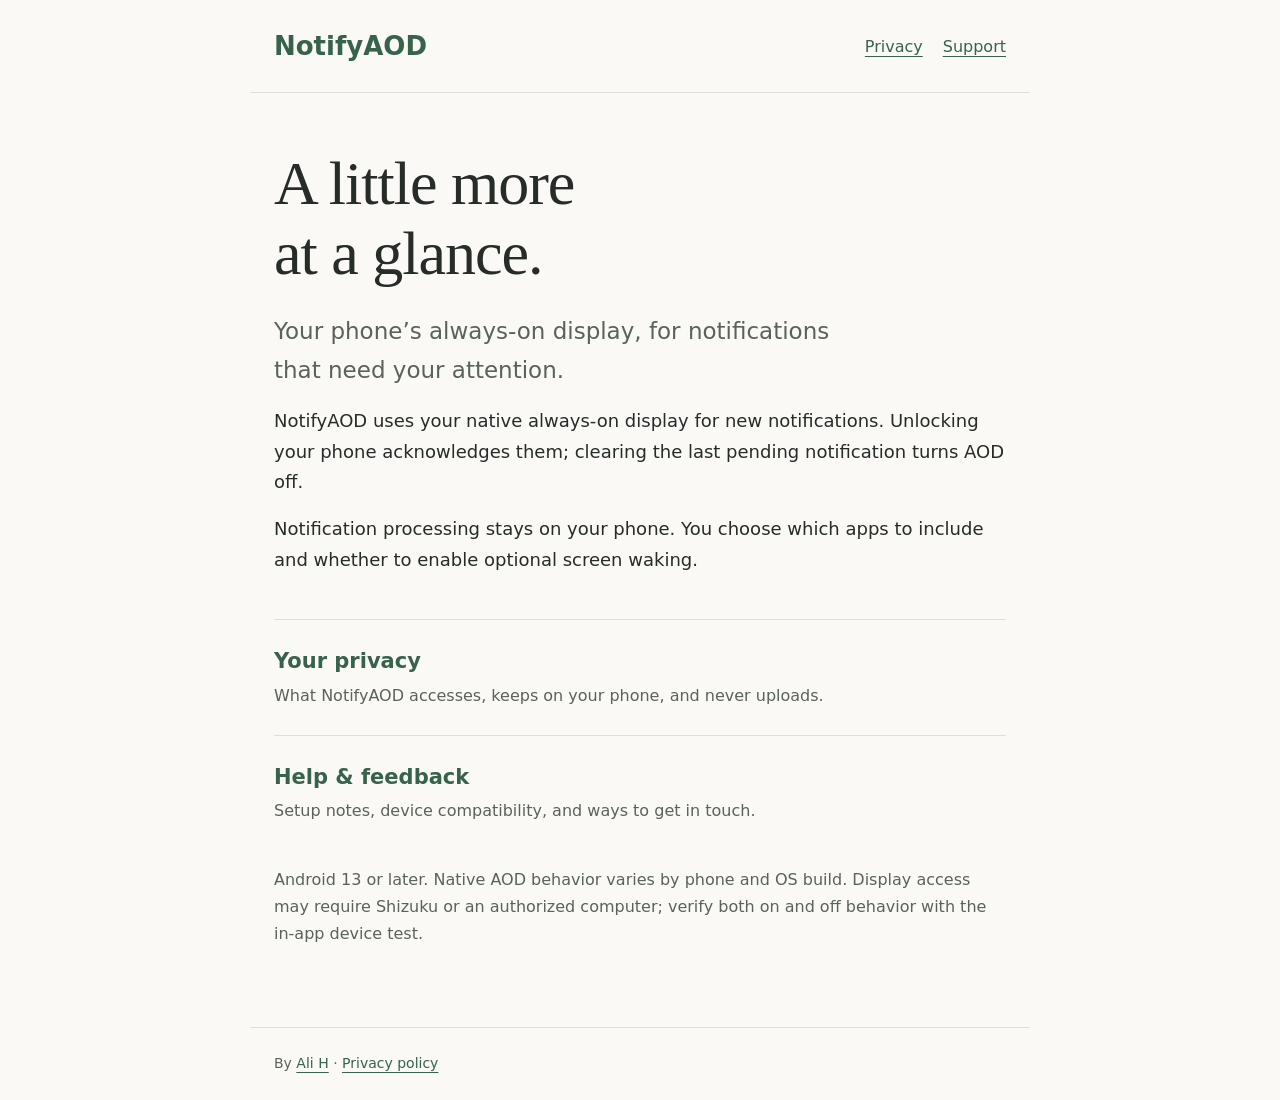
==== index.html @ e708875b "Create NotifyAOD privacy and support website" ====
<!doctype html>
<html lang="en">
<head>
  <meta charset="utf-8">
  <meta name="viewport" content="width=device-width, initial-scale=1">
  <meta name="description" content="NotifyAOD privacy and support. Your phone’s native always-on display, for notifications that need your attention.">
  <meta name="theme-color" content="#faf9f6">
  <title>A little more at a glance · NotifyAOD</title>
  <link rel="stylesheet" href="styles.css">
</head>
<body>
  <a class="skip" href="#content">Skip to content</a>
  <header>
    <a class="brand" href="index.html">NotifyAOD</a>
    <nav aria-label="Main"><a href="privacy.html">Privacy</a><a href="support.html">Support</a></nav>
  </header>
  <main id="content">
    <h1>A little more<br>at a glance.</h1>
    <p class="lead">Your phone’s always-on display, for notifications that need your attention.</p>
    <p>NotifyAOD uses your native always-on display for new notifications. Unlocking your phone acknowledges them; clearing the last pending notification turns AOD off.</p>
    <p>Notification processing stays on your phone. You choose which apps to include and whether to enable optional screen waking.</p>
    <div class="links">
      <a href="privacy.html"><strong>Your privacy</strong><span>What NotifyAOD accesses, keeps on your phone, and never uploads.</span></a>
      <a href="support.html"><strong>Help &amp; feedback</strong><span>Setup notes, device compatibility, and ways to get in touch.</span></a>
    </div>
    <p class="muted">Android 13 or later. Native AOD behavior varies by phone and OS build. Display access may require Shizuku or an authorized computer; verify both on and off behavior with the in-app device test.</p>
  </main>
  <footer>By <a href="https://github.com/swimxd">Ali H</a> · <a href="privacy.html">Privacy policy</a></footer>
</body>
</html>
---- styles.css ----
:root {
  color-scheme: light dark;
  --bg: #faf9f6;
  --fg: #262c28;
  --muted: #59635b;
  --line: #dbe0d8;
  --accent: #37634b;
}
* { box-sizing: border-box; }
body { margin: 0; background: var(--bg); color: var(--fg); font: 18px/1.7 system-ui, sans-serif; }
a { color: var(--accent); text-underline-offset: 4px; }
a:focus-visible { outline: 3px solid var(--accent); outline-offset: 5px; }
header, main, footer { max-width: 780px; margin: auto; padding: 24px; }
header { display: flex; justify-content: space-between; align-items: center; gap: 20px; border-bottom: 1px solid var(--line); }
.brand { font-weight: 750; text-decoration: none; font-size: 26px; }
nav { display: flex; gap: 20px; flex-wrap: wrap; font-size: 16px; }
nav [aria-current="page"] { font-weight: 700; }
main { padding-top: 56px; padding-bottom: 64px; }
h1 { font: 500 clamp(38px, 7vw, 62px)/1.12 Georgia, serif; letter-spacing: -1px; margin: 0 0 24px; }
h2 { font-size: 23px; line-height: 1.4; margin-top: 40px; scroll-margin-top: 24px; }
p { margin: 16px 0; }
.lead { font-size: 23px; color: var(--muted); max-width: 580px; }
.links { display: grid; margin-top: 44px; }
.links a { display: block; padding: 24px 0; border-top: 1px solid var(--line); text-decoration: none; }
.links strong { display: block; font-size: 21px; }
.links span, .muted { color: var(--muted); font-size: 16px; }
.notice { border-left: 3px solid var(--accent); padding: 4px 20px; margin: 28px 0; }
footer { border-top: 1px solid var(--line); font-size: 14px; color: var(--muted); }
.skip { position: absolute; left: -9999px; }
.skip:focus { left: 20px; top: 10px; background: var(--bg); padding: 8px; z-index: 1; }
.policy h1 { font-size: clamp(34px, 7vw, 42px); }
.policy p, li, code { overflow-wrap: anywhere; }
ul, ol { padding-left: 24px; }
li { margin: 10px 0; }
.contents { display: flex; flex-wrap: wrap; gap: 8px 20px; padding: 20px 0; margin: 28px 0; border-block: 1px solid var(--line); font-size: 16px; }
@media (prefers-color-scheme: dark) {
  :root { --bg: #171c18; --fg: #e7ebe5; --muted: #b2bcb1; --line: #364237; --accent: #a8d4b5; }
}
@media (max-width: 450px) {
  header { align-items: flex-start; flex-direction: column; }
  main { padding-top: 36px; }
}
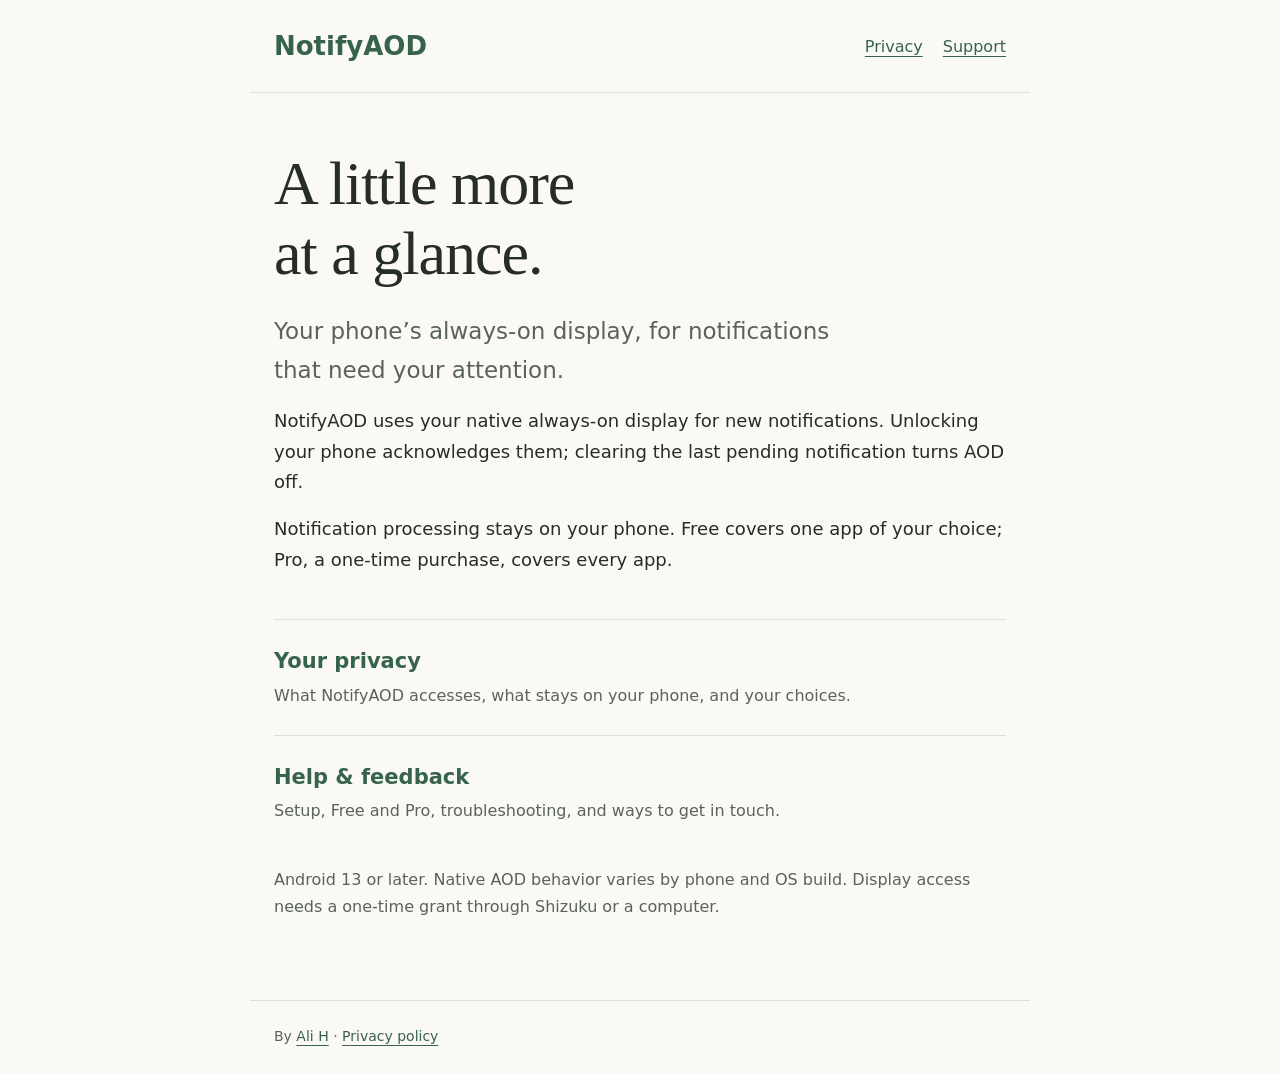
==== commit 4cae3c4b: "Shorten the privacy policy and update the site for NotifyAOD 1.2 - Rewrite the privacy policy in pla" ====
--- a/index.html
+++ b/index.html
@@ -18,12 +18,12 @@
     <h1>A little more<br>at a glance.</h1>
     <p class="lead">Your phone’s always-on display, for notifications that need your attention.</p>
     <p>NotifyAOD uses your native always-on display for new notifications. Unlocking your phone acknowledges them; clearing the last pending notification turns AOD off.</p>
-    <p>Notification processing stays on your phone. You choose which apps to include and whether to enable optional screen waking.</p>
+    <p>Notification processing stays on your phone. Free covers one app of your choice; Pro, a one-time purchase, covers every app.</p>
     <div class="links">
-      <a href="privacy.html"><strong>Your privacy</strong><span>What NotifyAOD accesses, keeps on your phone, and never uploads.</span></a>
-      <a href="support.html"><strong>Help &amp; feedback</strong><span>Setup notes, device compatibility, and ways to get in touch.</span></a>
+      <a href="privacy.html"><strong>Your privacy</strong><span>What NotifyAOD accesses, what stays on your phone, and your choices.</span></a>
+      <a href="support.html"><strong>Help &amp; feedback</strong><span>Setup, Free and Pro, troubleshooting, and ways to get in touch.</span></a>
     </div>
-    <p class="muted">Android 13 or later. Native AOD behavior varies by phone and OS build. Display access may require Shizuku or an authorized computer; verify both on and off behavior with the in-app device test.</p>
+    <p class="muted">Android 13 or later. Native AOD behavior varies by phone and OS build. Display access needs a one-time grant through Shizuku or a computer.</p>
   </main>
   <footer>By <a href="https://github.com/swimxd">Ali H</a> · <a href="privacy.html">Privacy policy</a></footer>
 </body>
